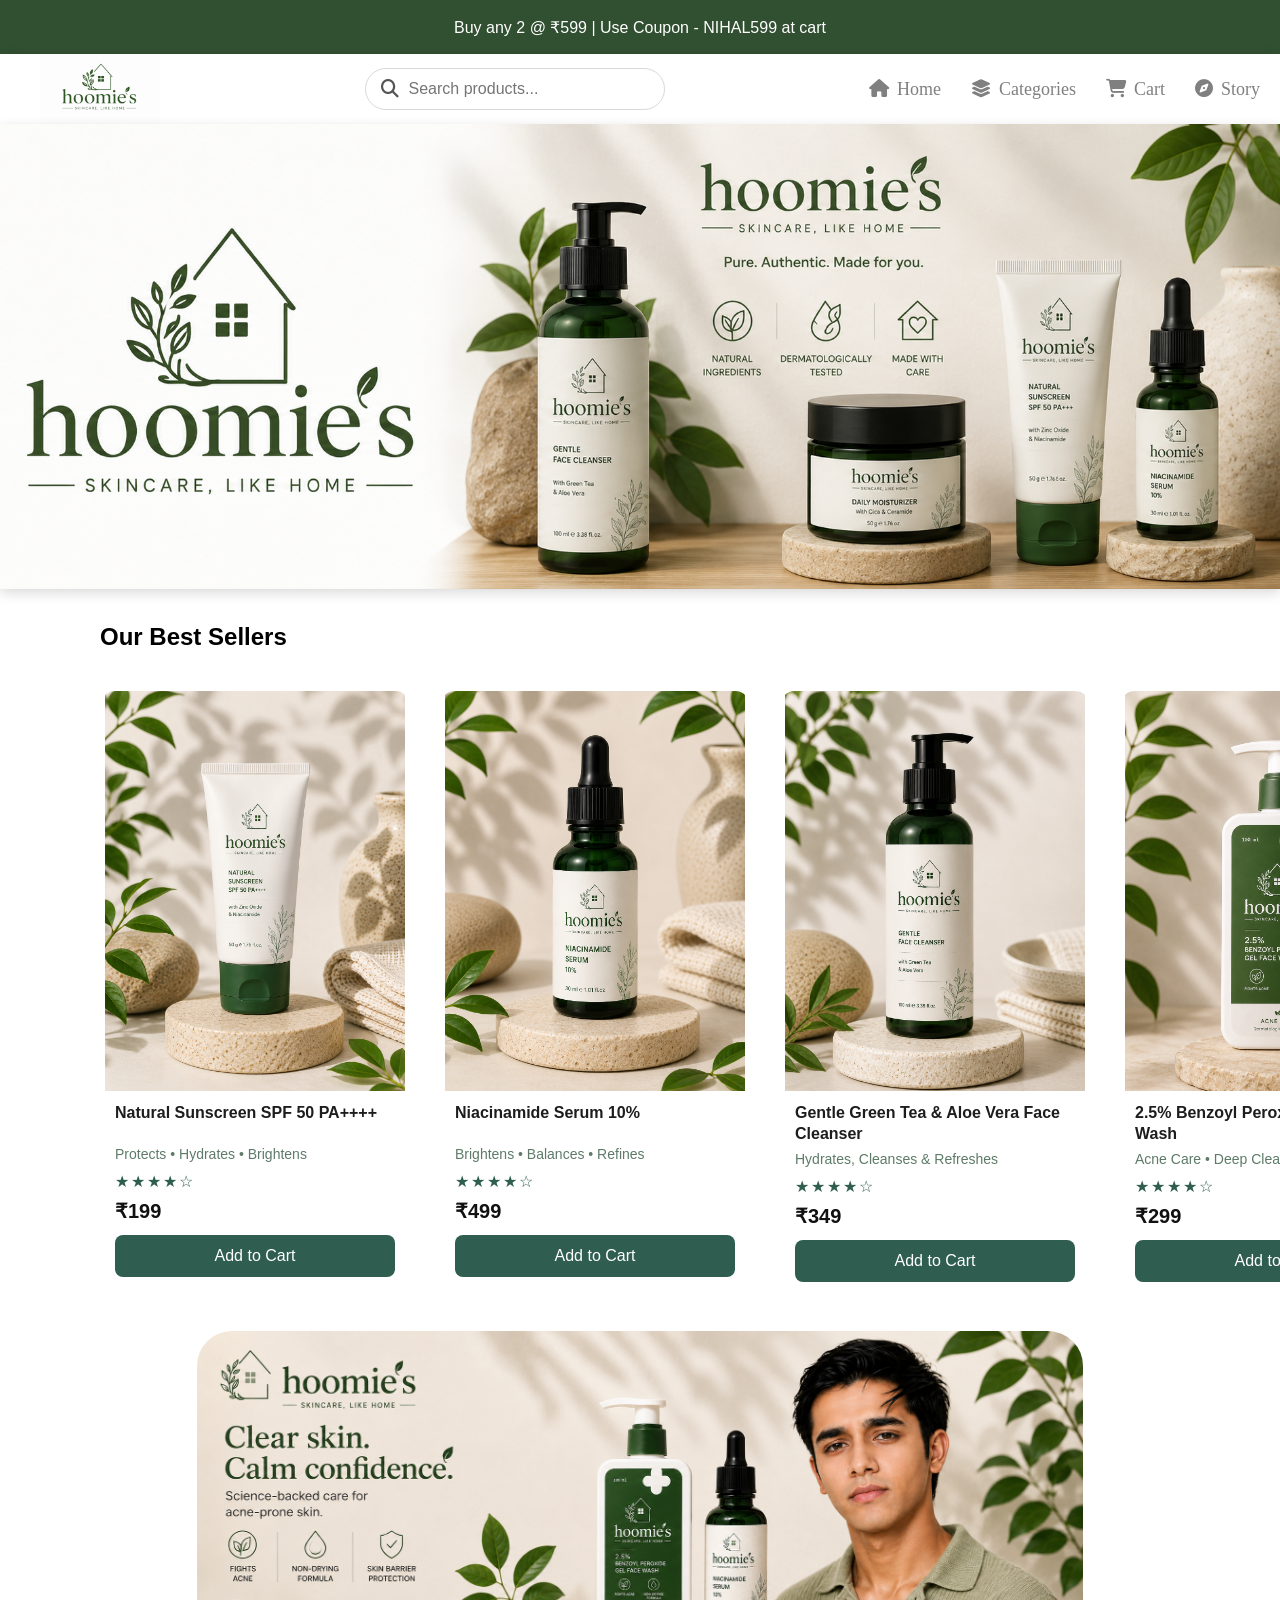
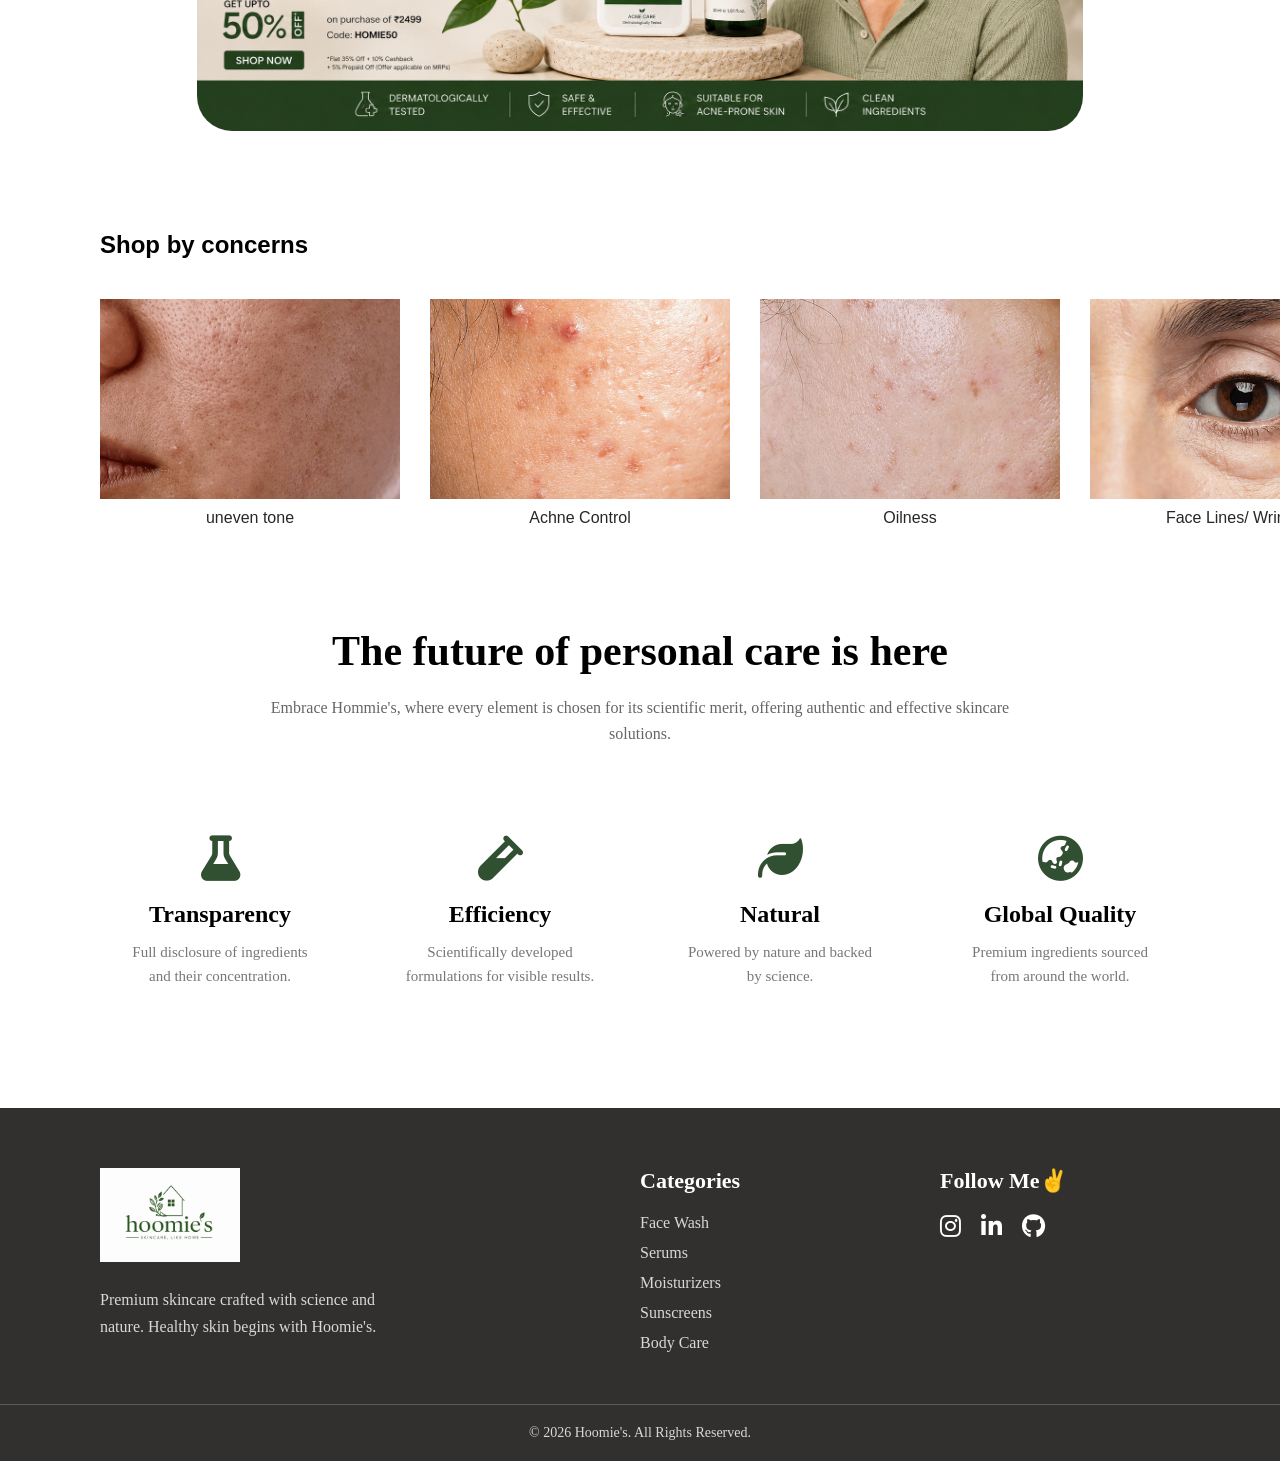
==== index.html @ eda221b0 "First draft" ====
<!DOCTYPE html>
<html lang="en">
<head>
    <meta charset="UTF-8">
    <meta name="viewport" content="width=device-width, initial-scale=1.0">
    <title>Hommie's</title>
    <link rel="stylesheet" href="css/style.css">
    <link rel="stylesheet" href="https://cdnjs.cloudflare.com/ajax/libs/font-awesome/6.5.2/css/all.min.css">
</head>
<body>
    <div class="promo">
        Buy any 2 @ ₹599 | Use Coupon - NIHAL599 at cart
    </div>
     <nav class="navbar">

      
           <a href="index.html"><img src="images/brand logo.png" class="logo" alt=""></a>
   <form id="searchForm" class="search-box">
   <i class="fa-solid fa-magnifying-glass"></i>
    <input
        type="text"
        id="searchInput"
        placeholder="Search products..." class="search">

</form>
          <div class="nav-links">
        <a href="index.html"><i class="fa-solid fa-house"></i> Home</a>
        <a href="category.html"><i class="fa-solid fa-layer-group"></i> Categories</a>
        <a href="cart.html"><i class="fa-solid fa-cart-shopping"></i> Cart</a>
         <a href="about.html"><i class="fa-solid fa-compass"></i> Story</a>
    </div>
    </nav>
    <div >
        <img src="images/banner - Copy.png" class="banner-img" alt="">
    </div>
    <div class="headline">
      <b> Our Best Sellers</b>
       </div>
  <main class="main">
        <div class="bestSellers" data-id="1">
            <img src="images/product 3.png" class="bestSellers-img"  alt="">
                <div class="product-info">

       <a href="product.html" style="text-decoration: none;"> <h3 class="product-name">
            Natural Sunscreen SPF 50 PA++++
        </h3></a>

        <p class="product-tagline"> <br>
           Protects • Hydrates • Brightens
        </p>

        <div class="rating">
            ★★★★☆
        </div>

       <a href="product.html" style="text-decoration: none;"> <h3 class="price">₹199</h3></a>

        <button class="cart-btn">
            Add to Cart
        </button>

    </div>

        </div>
        <div class="bestSellers" data-id="2">
            <img src="images/product 4.png" class="bestSellers-img"  alt="">
                <div class="product-info">

        <h3 class="product-name">
           Niacinamide Serum 10%
        </h3>

        <p class="product-tagline"> <br>
           Brightens • Balances • Refines
        </p>

        <div class="rating">
            ★★★★☆
        </div>

        <h3 class="price">₹499</h3>

        <button class="cart-btn">
            Add to Cart
        </button>

    </div>
        </div>
     <div class="bestSellers" data-id="3">

    <img src="images/product 1.png" class="bestSellers-img" >

    <div class="product-info">

        <h3 class="product-name">
            Gentle Green Tea &
            Aloe Vera Face Cleanser
        </h3>

        <p class="product-tagline">
            Hydrates, Cleanses & Refreshes
        </p>

        <div class="rating">
            ★★★★☆
        </div>

        <h3 class="price">₹349</h3>

        <button class="cart-btn">
            Add to Cart
        </button>

    </div>

    </div>
        </div>
        <div class="bestSellers" data-id="4">
            <img src="images/product 5.png" class="bestSellers-img"  alt="">
                <div class="product-info">

        <h3 class="product-name">
           2.5% Benzoyl Peroxide Gel Face Wash
        </h3>

        <p class="product-tagline">
           Acne Care • Deep Cleansing • Oil Control
        </p>

        <div class="rating">
            ★★★★☆
        </div>

        <h3 class="price">₹299</h3>

        <button class="cart-btn">
            Add to Cart
        </button>

    </div>
        </div>

    </main>
    <div class="promotion">
        <img src="images/image.png" class="promotion-img" alt="">

    </div>
    <div style="margin-left: 100px; margin-top: 100px; font-size: x-large;  font-family:'Inter',sans-serif;">
       <b> Shop by concerns</b>
    </div>
    <div class="main">
        
        <div >
            <img src="images/achnes images/Uneven_Tone_or_Pigmentation-min.avif" class="tone" alt="">
            <p style="justify-content: center; display: flex; align-items: center; font-family:'Poppins',sans-serif; font-size: medium; margin-top: 6px; color:rgb(40, 39, 39)" >uneven tone</p>
        </div>
        <div>
            <img src="images/achnes images/Acne-min.avif" class="tone" alt="">
             <p style="justify-content: center; display: flex; align-items: center; font-family:'Poppins',sans-serif; font-size: medium; margin-top: 6px; color:rgb(40, 39, 39)" >Achne Control</p>
        </div>
        <div>
            <img src="images/achnes images/Oiliness-min.avif" class="tone" alt="">
             <p style="justify-content: center; display: flex; align-items: center; font-family:'Poppins',sans-serif; font-size: medium; margin-top: 6px; color:rgb(40, 39, 39)" >Oilness</p>
        </div>
        <div>
            <img src="images/achnes images/Fine_Lines_Wrinkles-min.avif" class="tone" alt="">
             <p style="justify-content: center; display: flex; align-items: center; font-family:'Poppins',sans-serif; font-size: medium; margin-top: 6px; color:rgb(40, 39, 39)" >Face Lines/ Wrinkles</p>
        </div>

    </div>
    <section class="values">

    <h2>The future of personal care is here</h2>

    <p class="subtitle">
        Embrace Hommie's, where every element is chosen for its scientific merit,
        offering authentic and effective skincare solutions.
    </p>

    <div class="value-container">

        <div class="value-card">
            <i class="fa-solid fa-flask"></i>
            <h3>Transparency</h3>
            <p>Full disclosure of ingredients and their concentration.</p>
        </div>

        <div class="value-card">
            <i class="fa-solid fa-vial"></i>
            <h3>Efficiency</h3>
            <p>Scientifically developed formulations for visible results.</p>
        </div>

        <div class="value-card">
            <i class="fa-solid fa-leaf"></i>
            <h3>Natural</h3>
            <p>Powered by nature and backed by science.</p>
        </div>

        <div class="value-card">
            <i class="fa-solid fa-earth-asia"></i>
            <h3>Global Quality</h3>
            <p>Premium ingredients sourced from around the world.</p>
        </div>

    </div>
    </section>
<footer class="footer">

    <div class="footer-container">

        <!-- Brand -->
        <div class="footer-column">

          <a href="#">  <img src="images/brand logo.png" alt="Hoomie's Logo" class="footer-logo"></a>

            <p>
                Premium skincare crafted with science and nature.
                Healthy skin begins with Hoomie's.
            </p>

        </div>

        <!-- Categories -->
        <div class="footer-column">

            <h3>Categories</h3>

            <ul>
                <li><a href="category.html">Face Wash</a></li>
                <li><a href="category.html">Serums</a></li>
                <li><a href="category.html">Moisturizers</a></li>
                <li><a href="category.html">Sunscreens</a></li>
                <li><a href="category.html">Body Care</a></li>
            </ul>

        </div>

        
        <div class="footer-column">

            <h3>Follow Me✌️</h3>

            <div class="social-icons">

                <a href="https://www.instagram.com/sh.ravann_010/"><i class="fa-brands fa-instagram"></i></a>

                <a href="https://www.linkedin.com/in/shravan-kumawat-a31085271/"><i class="fa-brands fa-linkedin-in"></i></a>

                <a href="https://github.com/shravankumawat17"><i class="fa-brands fa-github"></i></a>

            </div>

        </div>

    </div>

    <hr>

    <p class="copyright">
        © 2026 Hoomie's. All Rights Reserved.
    </p>

</footer>
<script src="javascript/products.js"></script>
<script src="javascript/product.js"></script>


</body>
</html>
---- css/style.css ----
*{
    margin: 0;
    padding: 0;
    box-sizing: border-box;
}

@import url('https://fonts.googleapis.com/css2?family=Inter:wght@300;400;500;600&family=Poppins:wght@400;500;600;700&display=swap');
.promo{
    display: flex;
    justify-content: center;
    align-items: center;
    background-color: rgb(49, 79, 49);
    color: white;
    font-size: medium;
    font-family: Arial, Helvetica, sans-serif;
    height: 6vh;
    
}
.logo{
     height:80px;
    margin-left: 20px;
    /* margin-top: 2px; */
    width: 120px;
    object-fit: contain;
}
.navbar{
    height: 70px;
    width: 100%;
       overflow:hidden;
    box-shadow:0 4px 12px rgba(0,0,0,0.15);
    display: flex;
    justify-content: space-between;
    align-items: center;
     padding: 0 20px;
   

  
 
}
.navbar a:hover{
    transform: translateY(-3px);
    box-shadow: #555;
    transform: scale(1.05);
}
.cart{
    margin-right: 20px;
    margin-top: 2px;
    display: flex;
    justify-content: center;
}
.navbar a{
    text-decoration: none;
    color:grey;
    font-size: 18px;
    display: flex;
    align-items: center;
    gap: 8px;
}
.nav-links{
    display: flex;
    align-items: center;
    gap: 30px;
}
.search-box{
    display: flex;
    align-items: center;

    width: 300px;
    height: 42px;

    border: 1px solid #d9d9d9;
    border-radius: 50px;

    padding: 0 15px;

    background: white;
}

.search-box i{
    color: #555;
    font-size: 18px;
    margin-right: 10px;
}

.search-box input{
    border: none;
    outline: none;
    width: 100%;

    font-size: 16px;
    background: transparent;
}
/* .banner{
    width: 100%;
    height: 100px;
    /* object-fit: contain; */
 
.banner-img{
    object-fit: cover;
    overflow: hidden;
     width: 100%;
    height: 465px;
   /* margin-top: 70px; */
    box-shadow:0 4px 12px rgba(0,0,0,0.15);

}
.headline{
    /* display: flex; */
    /* justify-content: center;
    align-items: center; */
    font-family: Arial, Helvetica, sans-serif;
    margin-top: 30px;
    margin-left: 100px;
    font-size: x-large;
}
.main{
    width: calc(100% - 200px);   
    margin: 40px auto;

    display: grid;
    grid-template-columns: repeat(4, 1fr);

    gap: 30px;
}
/* .bestSellers{
    height: 600px;
    width: 310px;
    /* background-color: black; */

/* } */
/* .bestSellers-img{
    width: 300px;
    height: 400px;
}  */
.bestSellers{
    height:600px;
    width:310px;
    background:#fff;
    border-radius:15px;
    overflow:hidden;
    transition:.3s;
}

.bestSellers:hover{
    transform:translateY(-5px);
    box-shadow:0 10px 25px rgba(0,0,0,.12);
}

.bestSellers-img{
    width:300px;
    height:400px;
    object-fit:cover;
    display:block;
    margin:auto;
}

/* Product Details */

.product-info{

    width:100%;
    padding:12px 15px;

}

.product-name{

    font-family:'Poppins',sans-serif;
    font-size:16px;
    font-weight:600;
    color:#1d1d1d;
    line-height:1.3;

}

.product-tagline{

    font-family:'Inter',sans-serif;
    font-size:14px;
    color:#5d7b68;
    margin-top:6px;

}

.rating{

    margin-top:10px;
    font-size:16px;
    color:#2F5D50;
    letter-spacing:2px;

}

.price{

    margin-top:8px;
    font-family:'Poppins',sans-serif;
    font-size:20px;
    font-weight:600;
    color:#111;

}

.cart-btn{

    width:100%;
    height:42px;
    margin-top:12px;

    border:none;
    border-radius:8px;

    background:#2F5D50;
    color:white;

    font-family:'Poppins',sans-serif;
    font-size:16px;
    font-weight:500;

    cursor:pointer;
    transition:.3s;

}

.cart-btn:hover{

    background:#25493e;

}
.promotion{
     justify-content: center;
      align-items: center;
      display: flex;
    
}

.promotion-img{
    border-radius: 35px;
    object-fit: contain;
     width: calc(100%-200px);
      height: 400px;
        transition:transform .4s ease;
     object-fit: cover;


     }

.promotion-img:hover{
    transform: translatey(-5px);
    box-shadow:0 10px 25px rgba(0,0,0,.12);
    transform: scale(1.03);
}

.tone{
    height: 200px;
    width: 300px;
     transition:transform .4s ease;
     object-fit: cover;

}
.tone:hover{
        transform: translatey(-7px);
    box-shadow:0 10px 25px rgba(0,0,0,.12);
    overflow: hidden;
    transform: scale(1.05);

}
.values{

    margin: 100px;
    text-align: center;
}

.values h2{

    font-size: 42px;
    margin-bottom: 20px;
}

.subtitle{

    color: #666;
    max-width: 800px;
    margin: 0 auto 70px;
    line-height: 1.6;
}

.value-container{

    display: grid;
    grid-template-columns: repeat(4,1fr);
    gap: 40px;
}

.value-card{

    padding: 20px;
}

.value-card i{

    font-size: 45px;
    color: rgb(49,79,49);

    margin-bottom: 20px;
}

.value-card h3{

    margin-bottom: 12px;
    font-size: 24px;
}

.value-card p{

    color: #777;
    line-height: 1.6;
    font-size: 15px;
}

.footer{

    width:100%;
    background-color:rgb(50, 47, 47);
    color:white;

    padding:60px 0 20px;
}

.footer-container{

    /* max-width:1400px; */
    width: 100%;
    margin:0 auto;

    padding:0 100px;

    display:grid;
    grid-template-columns:2fr 1fr 1fr;

    gap:60px;
}

.footer-column h3{

    font-size:22px;
    margin-bottom:20px;
}

.footer-logo{

    width:140px;
    margin-bottom:20px;
}

.footer-column p{

    color:#d8d8d8;
    line-height:1.7;
    max-width:320px;
}

.footer-column ul{

    list-style:none;
}

.footer-column li{

    margin-bottom:12px;
}

.footer-column a{

    text-decoration:none;
    color:#d8d8d8;

    transition:0.3s ease;
}

.footer-column a:hover{

    color:white;
}

.social-icons{

    display:flex;
    gap:20px;
    margin-top:10px;
}

.social-icons a{

    font-size:24px;
    color:white;

    transition:0.3s ease;
}

.social-icons a:hover{

    color:#b9d6b9;
    transform:translateY(-4px);
}

.footer hr{

    max-width:1400px;
    margin:40px auto 20px;

    border:none;
    border-top:1px solid rgba(255,255,255,0.2);
}

.copyright{

    text-align:center;
    color:#d8d8d8;
    font-size:14px;
}
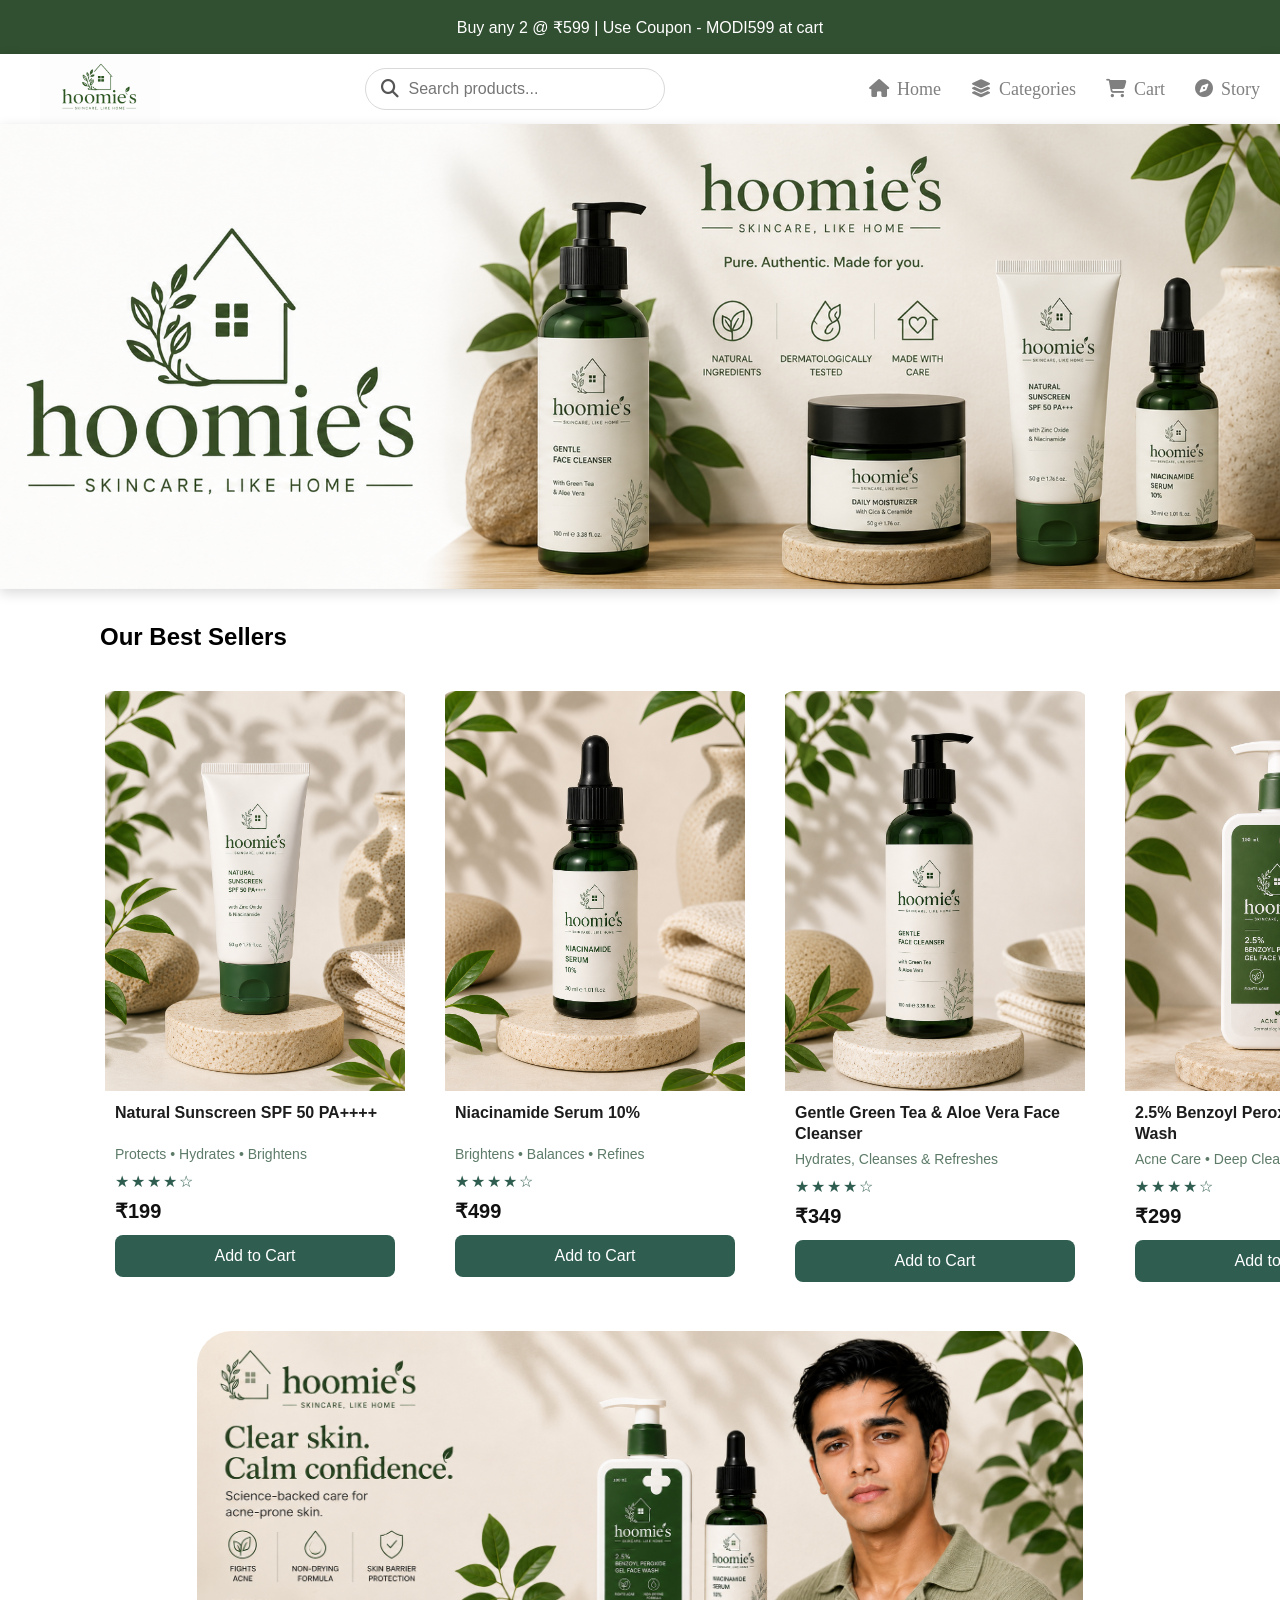
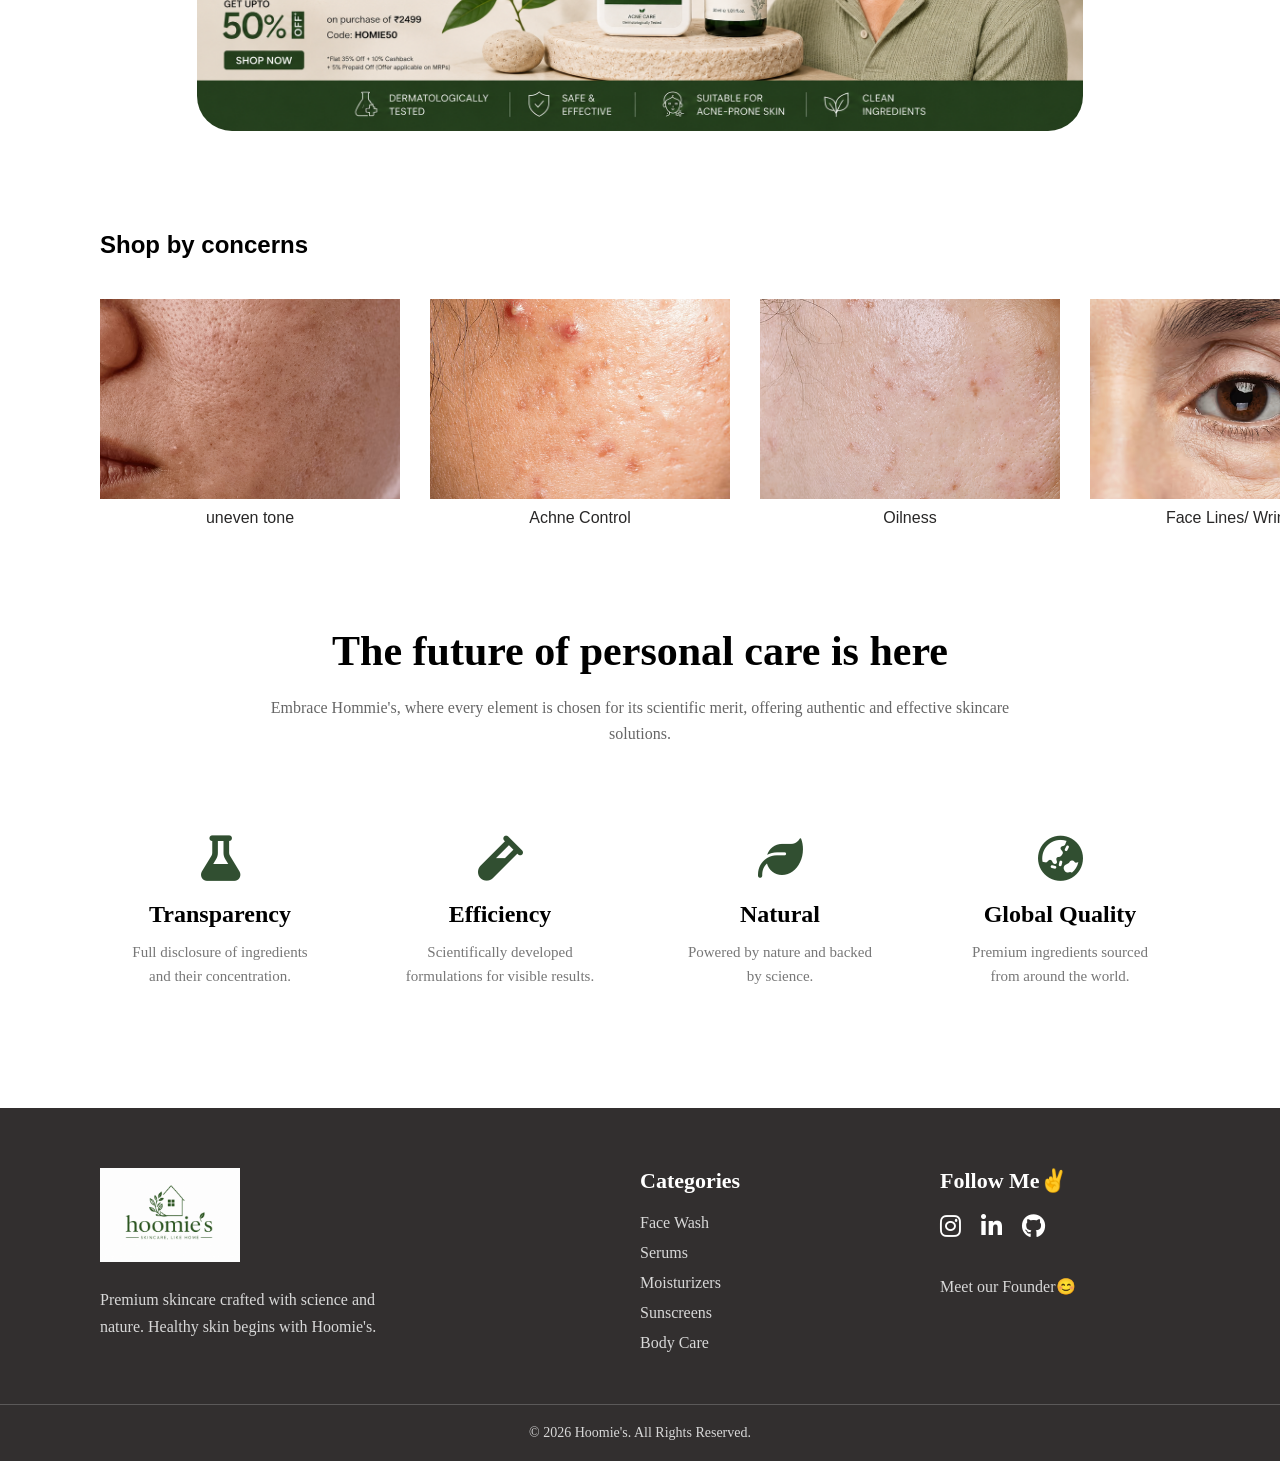
==== commit ff7da7b4: "second Draft" ====
--- a/index.html
+++ b/index.html
@@ -9,7 +9,7 @@
 </head>
 <body>
     <div class="promo">
-        Buy any 2 @ ₹599 | Use Coupon - NIHAL599 at cart
+        Buy any 2 @ ₹599 | Use Coupon - MODI599 at cart
     </div>
      <nav class="navbar">
 
@@ -250,6 +250,9 @@
                 <a href="https://github.com/shravankumawat17"><i class="fa-brands fa-github"></i></a>
 
             </div>
+            <br>
+            <br>
+            <a href="about.html#founder" > Meet our Founder😊</a>
 
         </div>
 
